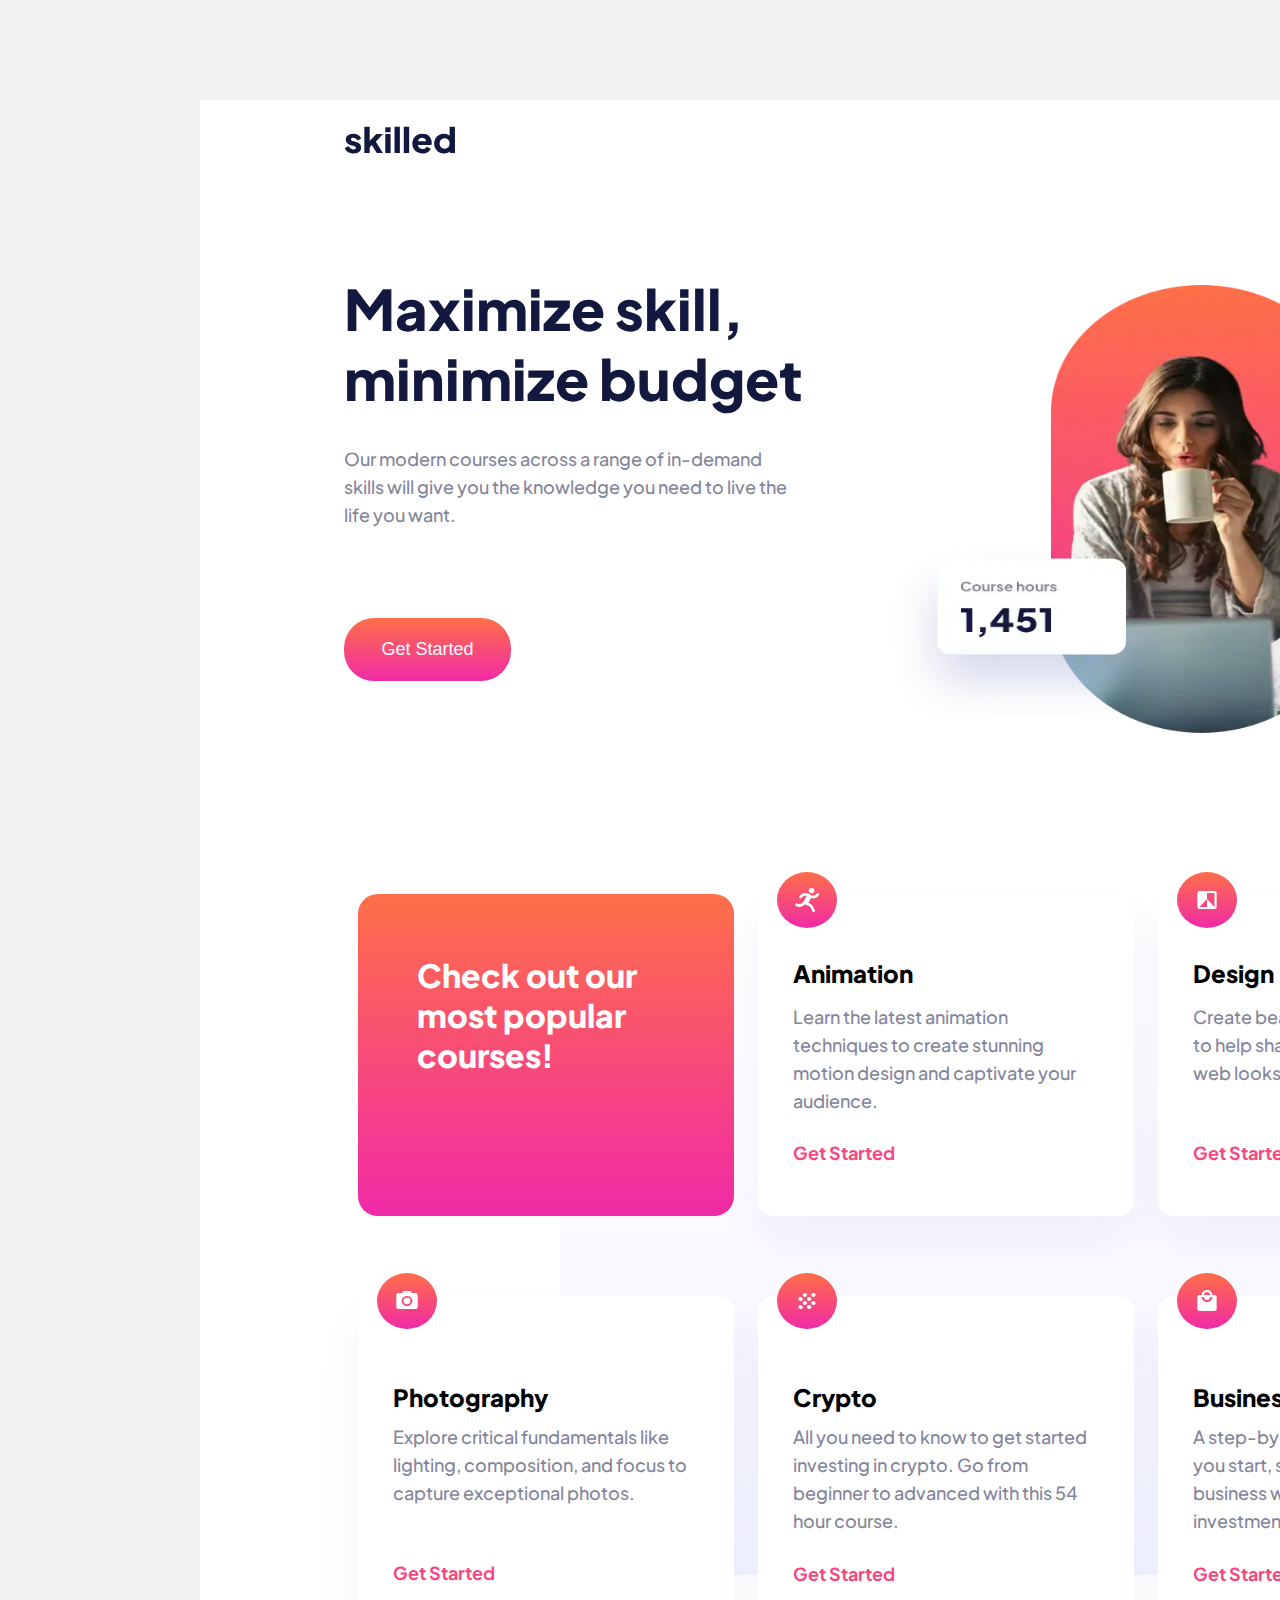
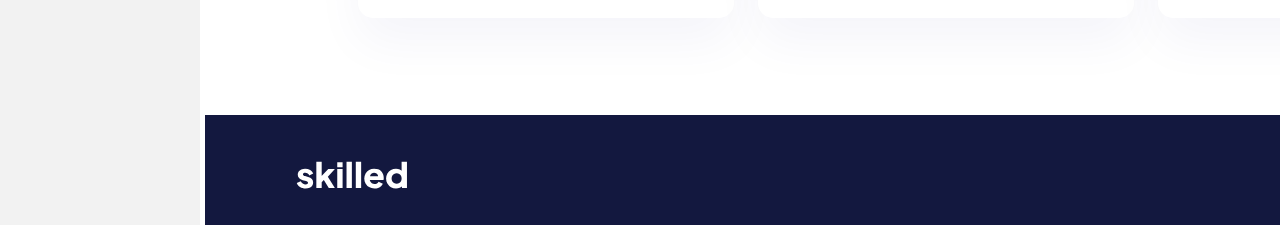
==== index.html @ 44dd5fdf "Phase1 Project Images" ====
<!DOCTYPE html>
<html lang="en">
<head>
    <meta charset="UTF-8">
    <meta http-equiv="X-UA-Compatible" content="IE=edge">
    <meta name="viewport" content="width=device-width, initial-scale=1.0">
    <title>Document</title>
    <link rel="preconnect" href="https://fonts.googleapis.com">
    <link rel="preconnect" href="https://fonts.gstatic.com" crossorigin>
<link href="https://fonts.googleapis.com/css2?family=Plus+Jakarta+Sans:wght@500;700;800&display=swap" rel="stylesheet">
    <link rel="icon" type="img/png" size="32x32" href="favicon-32x32.png">
    <link rel="stylesheet" href="styles.css">
</head>
<body>

    
   <div id="main-container">
    <div id="desktop"></div>
        <img id="desktop-up-logo-test-img" src="logo-dark.svg">
        <button id="desktop-up-test-button">
            Get Started
        </button>
        <div id="image-hero-container">
            <img id="image-hero" src="image-hero-desktop.webp">
        </div>
        
        <h1>
            Maximize skill, <br>
            minimize budget
        </h1>

        <div id="text-container">
            <p id="phrase">
                Our modern courses across a range of in-demand skills will give you the knowledge you need to live the life you want.
            </p>
        </div>

        <button id="mid-test-button">
            Get Started
        </button>
        

        <div id="content">
            <div id="box1">
                <div id="box1-div"><p>Check out our most popular courses!</p></div>
            </div>


            <div id="box2">
                <img id="box2-image" src="icon-animation.svg" alt="animation">
                <h3>Animation</h3>
                <div id="box2-div2">
                    <p>
                        Learn the latest animation techniques to create stunning motion design and captivate your audience.
                    </p>
                    <p id="mini-text-1">Get Started</p>
                </div>
            </div>


            <div id="box3">
                <img id="box3-image" src="icon-design.svg" alt="design">
                <h3 id="box3-test">Design</h3>
                <div id="box3-div3">
                    <p>
                        Create beautiful, usable interfaces to help shape the future of how the web looks.
                    </p>
                    <p id="mini-text-2">Get Started</p>
                </div>
            </div>


            <div id="box4">
                <img id="box4-image" src="icon-photography.svg" alt="photography">
                <h3 id="box4-test">Photography</h3>
                <div id="box4-div4">
                    <p>
                        Explore critical fundamentals like lighting, composition, and focus to capture exceptional photos. 
                    </p>
                    <p id="mini-text-3">Get Started</p>
                </div>


            </div>


            <div id="box5">
                <img id="box5-image" src="icon-crypto.svg" alt="crypto">
                <h3 id="box5-test">Crypto</h3>
                <div id="box5-div5">
                    <p>
                        All you need to know to get started investing in crypto. Go from beginner to advanced with this 54 hour course.
                    </p> 
                    <p id="mini-text-4">Get Started</p>
                </div>
            </div>


            <div id="box6">
                <img id="box6-image" src="icon-business.svg" alt="business">
                <h3 id="box6-test">Business</h3>
                <div id="box6-div6">
                    <p>
                        A step-by-step playbook to help you start, scale, and sustain your business without outside investment.
                    </p>
                    <p id="mini-text-5">Get Started</p>
            </div>
        </div>


       
        <div id="desktop-base">
            <div id="desktop-base-test">
                <img id="desktop-base-test-img" src="logo-light.svg">
                <button id="desktop-base-test-button">
                    Get Started
                </button>
                
            </div>
        </div>
   </div> 
</body>
</html>
---- styles.css ----
* {
    margin: 0;
    padding:0;
    box-sizing: border-box;
}

body {
    padding-top: 100px;
    padding-left: 200px;
    background-color: #f2f2f2;
    font-family: 'Plus Jakarta Sans', sans-serif;
    max-width: 100%;
}


#main-container {
    margin: auto;
    position: relative;
    width: 1440px;
    height: 1725px;
    background-color: #FFFFFF;
    overflow: hidden;
}

#desktop {
    position:absolute;
    width: 1440px;
    height: 888px;
    background: linear-gradient(180deg, #FFFFFF 21.62%, #F0F1FF 121.62%);
    top: 34%;
    left: 25%;
}

#desktop-up-logo-test-img {
    width: 111.17px;
    height: 27.68px;
    position: absolute;
    top: 1.5%;
    left: 10%;
}

#desktop-up-test-button {
    Width: 167px;
    Height: 56px;
    position:absolute;
    margin-top: 24px;
    margin-left: 1108px;
    font-size: 18px;
    color:#ffffff;
    background-color: black;
    border-style: none;
    border-radius: 40px;
    }


    #image-hero-container {
        width: 991.63px;
        height: 936.92px;
        position:absolute;
        right: 0;
        top: 0%;
        overflow: hidden;
    }

    #image-hero {
        width: 100%;
        height: 750px;
        display: block;
        position: absolute;
        top: -7%;
        left: 24%;
    }

    h1 {
        color: #13183F;
        font-size: 56px;
        font-weight: 800;
        line-height: 70.56px;
        position: absolute;
        top: 10%;
        left: 10%;
    }

    #text-container {
        width: 445px;
        height: 84px;
        position: absolute;
        top: 20%;
        left: 10%;
    }

    #phrase {
        color: #83869A;
        font-size: 18px;
        font-weight:500;
        line-height: 28px;
        text-align: left;
    }

    #mid-test-button {
        position: absolute;
        background: linear-gradient(180deg, #FF6F48 0%, #F02AA6 100%);
        width: 167px;
        height: 63px;
        border: none;
        color: #FFFFFF;
        font-size: 18px;
        line-height: 28px;
        border-radius: 30px;
        left: 10%;
        top: 30%
    }

    #content {
        display: grid;
        grid-template-columns: 380px 380px 380px;
        grid-gap: 20px;
        grid-row-gap: 80px;
        position: absolute;
        bottom: 12%;
        left: 11%;
    }

    #box1 {
        background: linear-gradient(180deg, #FF6F48 0%, #F02AA6 100%);
        width: 375.23px;
        height: 322px;
        bottom: 0;
        font-size: 32px;
        font-weight: 800;
        line-height: 40px;
        text-align: left;
        color: #FFFFFF;
        border-radius: 20px;
    }

    #box1-div {
        width: 286px;
        height: 120px;
        left: 5%;
        bottom: 75%;
        position: absolute;
    }

    #box2 {
        background-color: #FFFFFF;
        width: 375.23px;
        height: 322px;
        box-shadow: 0px 25px 50px rgba(6, 22, 141, 0.0442381);
        border-radius: 15px;
    }


    #box2-image {
        width: 60.04px;
        height: 56px;
        display: block;
        position: absolute;
        top: -3%;
        margin-left: 19px;
    }

    h3 {
        font-size: 24px;
        font-weight: 800;
        line-height: 30.24px;
        margin-top: 64px;
        margin-left: 35px;
    }

    #box2-div2 {
        position: absolute;
        top: 15%;
        margin-left: 35px;
        width: 306.61px;
        height: 112px;
        font-size: 18px;
        font-weight: 500;
        line-height: 28px;
        color: rgba(131, 134, 154, 1);

    }

    #mini-text-1 {
        color: #F74780;
        font-size: 18px;
        font-weight: 700;
        line-height: 28px;
        margin-top: 24px;
    }

    

    #box3 {
        background-color: #FFFFFF;
        width: 375.23px;
        height: 322px;
        box-shadow: 0px 25px 50px rgba(6, 22, 141, 0.0442381);
        border-radius: 15px;
    }

    #box3-image {
        width: 60.04px;
        height: 56px;
        display: block;
        position: absolute;
        top: -3%;
        margin-left: 19px;
    }

    #box3-test {
        font-size: 24px;
        font-weight: 800;
        line-height: 30.24px;
        margin-top: 64px;
        margin-left: 35px;
    }

    #box3-div3 {
        position: absolute;
        top: 15%;
        margin-left: 35px;
        width: 306.61px;
        height: 112px;
        font-size: 18px;
        font-weight: 500;
        line-height: 28px;
        color: rgba(131, 134, 154, 1);

    }

    #mini-text-2 {
        color: #F74780;
        font-size: 18px;
        font-weight: 700;
        line-height: 28px;
        margin-top: 52px;
    }




    #box4 {
        background-color: #FFFFFF;
        width: 375.23px;
        height: 322px;
        box-shadow: 0px 25px 50px rgba(6, 22, 141, 0.0442381);
        border-radius: 15px;
    }

    
    #box4-image {
        width: 60.04px;
        height: 56px;
        display: block;
        position: relative;
        top: -7%;
        margin-left: 19px;
    }

    #box4-test {
        font-size: 24px;
        font-weight: 800;
        line-height: 30.24px;
        margin-top: 30px;
        margin-left: 35px;
    }

    #box4-div4 {
        position: absolute;
        top: 73%;
        margin-left: 35px;
        width: 306.61px;
        height: 112px;
        font-size: 18px;
        font-weight: 500;
        line-height: 28px;
        color: rgba(131, 134, 154, 1);

    }

    #mini-text-3 {
        color: #F74780;
        font-size: 18px;
        font-weight: 700;
        line-height: 28px;
        margin-top: 52px;
    }



    #box5 {
        background-color: #FFFFFF;
        width: 375.23px;
        height: 322px;
        box-shadow: 0px 25px 50px rgba(6, 22, 141, 0.0442381);
        border-radius: 15px;
    }

    #box5-image {
        width: 60.04px;
        height: 56px;
        display: block;
        position: relative;
        top: -7%;
        margin-left: 19px;
    }

    #box5-test {
        font-size: 24px;
        font-weight: 800;
        line-height: 30.24px;
        margin-top: 30px;
        margin-left: 35px;
    }

    #box5-div5 {
        position: absolute;
        top: 73%;
        margin-left: 35px;
        width: 306.61px;
        height: 112px;
        font-size: 18px;
        font-weight: 500;
        line-height: 28px;
        color: rgba(131, 134, 154, 1);

    }

    #mini-text-4 {
        color: #F74780;
        position: absolute;
        font-size: 18px;
        font-weight: 700;
        line-height: 28px;
        margin-top: 25px;
    }



    #box6 {
        background-color: #FFFFFF;
        width: 375.23px;
        height: 322px;
        box-shadow: 0px 25px 50px rgba(6, 22, 141, 0.0442381);
        border-radius: 15px;
    }

    #box6-image {
        width: 60.04px;
        height: 56px;
        display: block;
        position: relative;
        top: -7%;
        margin-left: 19px;
    }

    #box6-test {
        font-size: 24px;
        font-weight: 800;
        line-height: 30.24px;
        margin-top: 30px;
        margin-left: 35px;
    }

    #box6-div6 {
        position: absolute;
        top: 73%;
        margin-left: 35px;
        width: 306.61px;
        height: 112px;
        font-size: 18px;
        font-weight: 500;
        line-height: 28px;
        color: rgba(131, 134, 154, 1);

    }

    #mini-text-5 {
        color: #F74780;
        position: absolute;
        font-size: 18px;
        font-weight: 700;
        line-height: 28px;
        margin-top: 25px;
    }

    #desktop-base {
        width: 1440px;
        height: 120px;
        background-color: #13183f;
        position:absolute;
        left: -13%;
        bottom:-30%;
        }
    
        #desktop-base-test {
        width: 1252px;
        margin: auto;
        height: 56px;
        position: absolute;
        margin-top: 40px;
        left: 15%;
        display: flex;
        align-items: space-between;
    }
    
        #desktop-base-test-img {
         width: 111.17px;
         height: 27.68px;
         position: absolute;
         bottom: 40%;
         left: -10%;
        }
    
        #desktop-base-test-button {
        width: 167px;
        height: 56px;
        font-size: 18px;
        line-height: 28px;
        color: #ffffff;
        background: linear-gradient(180deg, #4851FF -54.32%, #F02AA6 100%);
        border-style: none;
        border-radius: 40px;
        position: absolute;
        right: 5%;
        bottom: 20%;
        }   


        /*****************************************************************************************/
        /*desktop-base*/
        @media (max-width: 1440px) and (min-width: 1250px) and (hover:hover) {
            #desktop-base-test-button {
                background-color: green;
                cursor: pointer;
            }

            #desktop-base-test-img {
                cursor: pointer;
            }
        }

    
    


/*****************************************************************************************/
/*@tablet-mode*/

@media screen and (max-width: 770px) {
    #main-container {
    margin: auto;
    position: relative;
    width: 768px;
    height: 1640px;
    background-color: #FFFFFF;
    overflow: hidden;
}
    
#desktop {
    position:absolute;
    width: 768px;
    height: 999px;
    background: linear-gradient(180deg, #FFFFFF 21.62%, #F0F1FF 121.62%);
    top: 34%;
    left: 0;
}

#image-hero-container {
    width: 640.71px;
    height: 640px;
    position:absolute;
    right: -15%;
    top: -1%;
    overflow: hidden;
}



#image-hero {
    content: url('image-hero-tablet.png');
    width: 100%;
    height: 650px;
}

#desktop-up-logo-test-img {
    width: 89px;
    height: 35px;
    position: absolute;
    top: 2.5%;
    left: 8%;
}

#desktop-up-test-button {
    Width: 140px;
    Height: 48px;
    position:absolute;
    top: 6px;
    margin-left: 570px;
    font-size: 18px;
    color:#ffffff;
    background-color: black;
    border-style: none;
    border-radius: 40px;
    }

    h1 {
        color: #13183F;
        font-size: 40px;
        font-weight: 800;
        line-height: 50.4px;
        position: absolute;
        top: 10%;
        left: 8%;
    }

    #text-container {
        width: 398px;
        height: 78px;
        position: absolute;
        top: 18%;
        left: 8%;
    }

    #phrase {
        color: #83869A;
        font-size: 16px;
        font-weight:500;
        line-height: 26px;
        text-align: left;
    }

    #mid-test-button {
        position: absolute;
        background: linear-gradient(180deg, #FF6F48 0%, #F02AA6 100%);
        width: 167px;
        height: 56px;
        border: none;
        color: #FFFFFF;
        font-size: 18px;
        line-height: 28px;
        border-radius: 30px;
        left: 8%;
        top: 25%
    }

    #content {
        display: grid;
        grid-template-columns: 380px 380px;
        grid-gap: 20px;
        grid-row-gap: 40px;
        position: absolute;
        top: 40%;
        left: 5%;
    }

    #box1 {
        background: linear-gradient(180deg, #FF6F48 0%, #F02AA6 100%);
        width: 339px;
        height: 259px;
        bottom: 0;
        font-size: 24px;
        font-weight: 800;
        line-height: 32px;
        text-align: left;
        align-items: center;
        color: #FFFFFF;
        border-radius: 20px;
    }

    #box1-div {
        width: 286px;
        height: 64px;
        left: 5%;
        bottom: 90%;
        position: absolute;
    }

    #box2 {
        background-color: #FFFFFF;
        width: 340px;
        height: 259px;
        box-shadow: 0px 25px 50px rgba(6, 22, 141, 0.0442381);
        border-radius: 15px;
    }


    #box2-image {
        width: 56px;
        height: 56px;
        display: block;
        position: absolute;
        top: -3%;
        margin-left: 19px;
    }

    h3 {
        color: #13183F;
        font-size: 20px;
        font-weight: 800;
        line-height: 25.2px;
        margin-left: 32px;
    }

    #box2-div2 {
        position: absolute;
        top: 12%;
        margin-left: 32px;
        width: 286px;
        height: 78px;
        font-size: 16px;
        font-weight: 500;
        line-height: 26px;
        color: rgba(131, 134, 154, 1);

    }

    #mini-text-1 {
        color: #F74780;
        font-size: 18px;
        font-weight: 700;
        line-height: 28px;
        margin-top: 24px;
    }

    
    #box3 {
        background-color: #FFFFFF;
        width: 340px;
        height: 259px;
        box-shadow: 0px 25px 50px rgba(6, 22, 141, 0.0442381);
        border-radius: 15px;
    }

    #box3-image {
        width: 56px;
        height: 56px;
        position: relative;
        bottom: 42%;
        margin-left: 19px;
    }

    #box3-test {
        color: #13183F;
        font-size: 20px;
        font-weight: 800;
        line-height: 25.2px;
        margin-left: 32px;
        position: absolute;
        top: 40%;
    }

    #box3-div3 {
        position: absolute;
        top: 53%;
        margin-left: 32px;
        width: 286px;
        height: 78px;
        font-size: 16px;
        font-weight: 500;
        line-height: 26px;
        color: rgba(131, 134, 154, 1);

    }

    #mini-text-2 {
        color: #F74780;
        font-size: 18px;
        font-weight: 700;
        line-height: 28px;
        margin-top: 24px;
    }

    #box4 {
        background-color: #FFFFFF;
        width: 340px;
        height: 259px;
        box-shadow: 0px 25px 50px rgba(6, 22, 141, 0.0442381);
        border-radius: 15px;
    }

    
    #box4-image {
        width: 56px;
        height: 56px;
        position: relative;
        bottom: 42%;
        margin-left: 19px;
    }

    #box4-test {
        color: #13183F;
        font-size: 20px;
        font-weight: 800;
        line-height: 25.2px;
        margin-left: 32px;
        position: absolute;
        top: 44%;
    }

    #box4-div4 {
        position: absolute;
        top: 53%;
        margin-left: 32px;
        width: 286px;
        height: 78px;
        font-size: 16px;
        font-weight: 500;
        line-height: 26px;
        color: rgba(131, 134, 154, 1);

    }

    #mini-text-3 {
        color: #F74780;
        font-size: 18px;
        font-weight: 700;
        line-height: 28px;
        margin-top: 24px;
    }

    #box5 {
        background-color: #FFFFFF;
        width: 340px;
        height: 259px;
        box-shadow: 0px 25px 50px rgba(6, 22, 141, 0.0442381);
        border-radius: 15px;
    }

    #box5-image {
        width: 56px;
        height: 56px;
        position: relative;
        bottom: 42%;
        margin-left: 19px;
    }

    #box5-test {
        color: #13183F;
        font-size: 20px;
        font-weight: 800;
        line-height: 25.2px;
        margin-left: 32px;
        position: absolute;
        top: 82%;
    }

    #box5-div5 {
        position: absolute;
        top: 90%;
        margin-left: 32px;
        width: 286px;
        height: 78px;
        font-size: 16px;
        font-weight: 500;
        line-height: 26px;
        color: rgba(131, 134, 154, 1);

    }

    #mini-text-4 {
        color: #F74780;
        font-size: 18px;
        font-weight: 700;
        line-height: 28px;
        margin-top: 24px;
    }



    #box6 {
        background-color: #FFFFFF;
        width: 340px;
        height: 259px;
        box-shadow: 0px 25px 50px rgba(6, 22, 141, 0.0442381);
        border-radius: 15px;
    }

    #box6-image {
        width: 56px;
        height: 56px;
        position: relative;
        bottom: 42%;
        margin-left: 19px;
    }

    #box6-test {
        color: #13183F;
        font-size: 20px;
        font-weight: 800;
        line-height: 25.2px;
        margin-left: 32px;
        position: absolute;
        top: 82%;
    }

    #box6-div6 {
        position: absolute;
        top: 90%;
        margin-left: 32px;
        width: 286px;
        height: 78px;
        font-size: 16px;
        font-weight: 500;
        line-height: 26px;
        color: rgba(131, 134, 154, 1);

    }

    #mini-text-5 {
        color: #F74780;
        font-size: 18px;
        font-weight: 700;
        line-height: 28px;
        margin-top: 24px;
    }

    #desktop-base {
        width: 768px;
        height: 120px;
        background-color: #13183f;
        position:absolute;
        left: -5%;
        bottom:-30%;
        }
    
        #desktop-base-test {
        width: 689px;
        margin: auto;
        height: 48px;
        position: absolute;
        margin-top: 30px;
        margin-left: 150px;
        display: flex;
        align-items: space-between;
    }
    
        #desktop-base-test-img {
         width: 80px;
         height: 20px;
         position: absolute;
         bottom: 40%;
         left: -10%;
        }
    
        #desktop-base-test-button {
        width: 140px;
        height: 48px;
        font-size: 18px;
        line-height: 28px;
        color: #ffffff;
        background: linear-gradient(180deg, #4851FF -54.32%, #F02AA6 100%);
        border-style: none;
        border-radius: 40px;
        position: absolute;
        left: 65%;
        bottom: 20%;
        }   


        /*@mobile-mode*/

        @media screen and (max-width: 375px) {
            #main-container {
            margin: auto;
            position: relative;
            width: 375px;
            height: 2600px;
            background-color: #FFFFFF;
            overflow: hidden;
            }

            #desktop {
                position:absolute;
                width: 375px;
                height: 1695px;
                background: linear-gradient(180deg, #FFFFFF 21.62%, #F0F1FF 121.62%);
                top: 34%;
                left: 0;
            }

            #image-hero-container {
                width: 327px;
                height: 301px;
                position:absolute;
                right: 20%;
                top: 15%;
                overflow: hidden;
            }

            
            #image-hero {
            content: url('image-hero-mobile.png');
            width: 100%;
            height: 300px;
        }

        #desktop-up-logo-test-img {
            width: 89px;
            height: 35px;
            position: absolute;
            top: 1.5%;
            left: 8%;
        }

        #desktop-up-test-button {
            Width: 140px;
            Height: 48px;
            position:absolute;
            right: 2%;
            top: 10px;
            margin-left: 570px;
            font-size: 18px;
            color:#ffffff;
            background-color: black;
            border-style: none;
            border-radius: 40px;
            }

            h1 {

                top: 4%;
                left: 8%;
            }

            #text-container {
                width: 343px;
                height: 78px;
                position: absolute;
                top: 8%;
                left: 10%;
            }

            #phrase {
                color: #83869A;
                font-size: 16px;
                font-weight:500;
                line-height: 26px;
                text-align: left;
            }

            #mid-test-button {
                position: absolute;
                background: linear-gradient(180deg, #FF6F48 0%, #F02AA6 100%);
                width: 167px;
                height: 56px;
                border: none;
                color: #FFFFFF;
                font-size: 18px;
                line-height: 28px;
                border-radius: 30px;
                left: 8%;
                top: 12%
            }

            #content {
                display: grid;
                grid-template-rows: 345px 345px 345px 345px 345px 345px;
              
                position: absolute;
                top: 35%;
                left: 5%;
            }

            #box1 {
                background: linear-gradient(180deg, #FF6F48 0%, #F02AA6 100%);
                width: 343px;
                height: 120px;
                top: -15%;
                font-size: 24px;
                font-weight: 800;
                line-height: 32px;
                text-align: left;
                align-items: center;
                justify-content: center;
                color: #FFFFFF;
                border-radius: 20px;
                position: absolute;
            }

            #box1-div {
                width: 286px;
                height: 64px;
                left: 5%;
                bottom: 35%;
                position: absolute;
            }

            #box2 {
                background-color: #FFFFFF;
                width: 343px;
                height: 259px;
                box-shadow: 0px 25px 50px rgba(6, 22, 141, 0.0442381);
                border-radius: 15px;
            }

            h3 {
                color: #13183F;
                font-size: 20px;
                font-weight: 800;
                line-height: 25.2px;
                margin-left: 32px;
                position: absolute;
                top: -2%;
            }
        
            #box2-div2 {
                position: absolute;
                top: 7%;
                margin-left: 32px;
                width: 286px;
                height: 78px;
                font-size: 16px;
                font-weight: 500;
                line-height: 26px;
                color: rgba(131, 134, 154, 1);
        
            }
        
            #mini-text-1 {
                color: #F74780;
                font-size: 18px;
                font-weight: 700;
                line-height: 28px;
                margin-top: 24px;
            }



            #box3 {
                background-color: #FFFFFF;
                width: 343px;
                height: 259px;
                box-shadow: 0px 25px 50px rgba(6, 22, 141, 0.0442381);
                border-radius: 15px;
                position: absolute;
                top: 22%;
            }
        
            #box3-image {
                width: 56px;
                height: 56px;
                display: block;
                position: absolute;
                top: -8%;
                margin-left: 19px;
            }
        
            #box3-test {
                font-size: 20px;
                font-weight: 800;
                line-height: 25.2px;
                top: -5%;
                margin-left: 35px;
                position: absolute;

            }
        
            #box3-div3 {
                position: absolute;
                top: 40%;
                margin-left: 35px;
                width: 286px;
                height: 78px;
                font-size: 16px;
                font-weight: 500;
                line-height: 26px;
                color: rgba(131, 134, 154, 1);
        
            }
        
            #mini-text-2 {
                color: #F74780;
                font-size: 18px;
                font-weight: 700;
                line-height: 28px;
                margin-top:30px;
            }
            
            
            #box4 {
                background-color: #FFFFFF;
                width: 353px;
                height: 259px;
                box-shadow: 0px 25px 50px rgba(6, 22, 141, 0.0442381);
                border-radius: 15px;
                position: absolute;
                top: 47%;
            }
        
            
            #box4-image {
                width: 56px;
                height: 56px;
                display: block;
                position: relative;
                top: -7%;
                margin-left: 19px;
            }
        
            #box4-test {
                font-size: 20px;
                font-weight: 800;
                line-height: 25.2px;
                position: absolute;
                margin-left: 35px;
                top: 8%;
            }
        
            #box4-div4 {
                position: absolute;
                top: 40%;
                margin-left: 35px;
                width: 286px;
                height: 78px;
                font-size: 16px;
                font-weight: 500;
                line-height: 26px;
                color: rgba(131, 134, 154, 1);
        
            }
        
            #mini-text-3 {
                color: #F74780;
                font-size: 18px;
                font-weight: 700;
                line-height: 28px;
                margin-top: 30px;
            }

            #box5 {
                background-color: #FFFFFF;
                width: 343px;
                height: 259px;
                box-shadow: 0px 25px 50px rgba(6, 22, 141, 0.0442381);
                border-radius: 15px;
                position: absolute;
                top: 72%;
            }
        
            #box5-image {
                width: 56px;
                height: 56px;
                display: block;
                position: relative;
                top: -7%;
                margin-left: 19px;
            }
        
            #box5-test {
                font-size: 20px;
                font-weight: 800;
                line-height: 25.2px;
                top: 10%;
                margin-left: 35px;
                position: absolute;
            }
        
            #box5-div5 {
                position: absolute;
                top: 40%;
                margin-left: 35px;
                width: 286px;
                height: 78px;
                font-size: 16px;
                font-weight: 500;
                line-height: 26px;
                color: rgba(131, 134, 154, 1);
        
            }
        
            #mini-text-4 {
                color: #F74780;
                position: absolute;
                font-size: 18px;
                font-weight: 700;
                line-height: 28px;
                margin-top: 25px;
            }


            #box6 {
                background-color: #FFFFFF;
                width: 340px;
                height: 259px;
                box-shadow: 0px 25px 50px rgba(6, 22, 141, 0.0442381);
                border-radius: 15px;
                position: absolute;
                top: 97%;
            }
        
            #box6-image {
                width: 56px;
                height: 56px;
                position: relative;
                bottom: 42%;
                margin-left: 19px;
            }
        
            #box6-test {
                font-size: 20px;
                font-weight: 800;
                line-height: 25.2px;
                top: 10%;
                margin-left: 35px;
                position: absolute;
            }
        
            #box6-div6 {
                position: absolute;
                top: 40%;
                margin-left: 35px;
                width: 286px;
                height: 78px;
                font-size: 16px;
                font-weight: 500;
                line-height: 26px;
                color: rgba(131, 134, 154, 1);
        
            }
        
            #mini-text-5 {
                color: #F74780;
                font-size: 18px;
                font-weight: 700;
                line-height: 28px;
                margin-top: 24px;
            }



            #desktop-base {
                width: 375px;
                height: 80px;
                background-color: #13183f;
                position:absolute;
                bottom:-22%;
                }
            
                
            
                #desktop-base-test-img {
                 width: 89px;
                 height: 35px;
                 position: absolute;
                 bottom: 40%;
                 left: -18%;
                }
            
                #desktop-base-test-button {
                width: 140px;
                height: 48px;
                font-size: 18px;
                line-height: 28px;
                color: #ffffff;
                background: linear-gradient(180deg, #4851FF -54.32%, #F02AA6 100%);
                border-style: none;
                border-radius: 40px;
                position: absolute;
                left: 10%;
                bottom: 20%;
                }
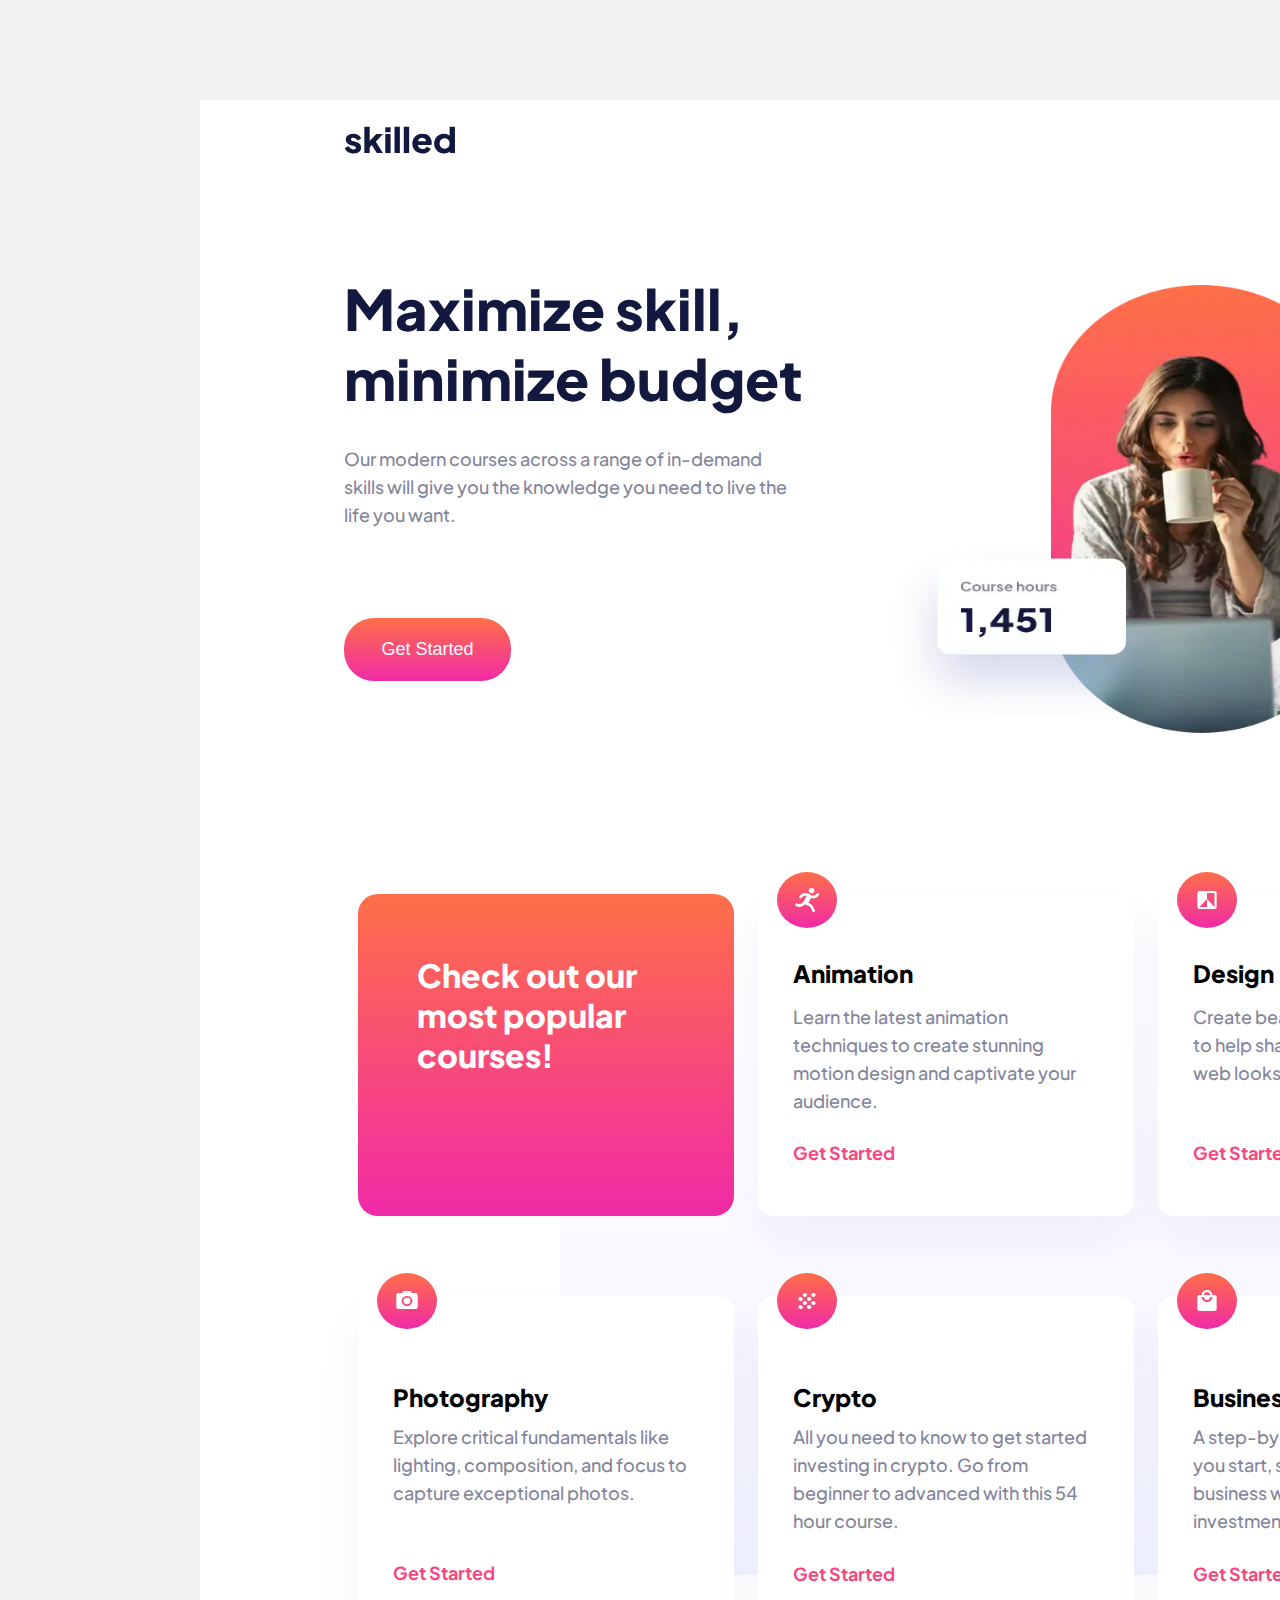
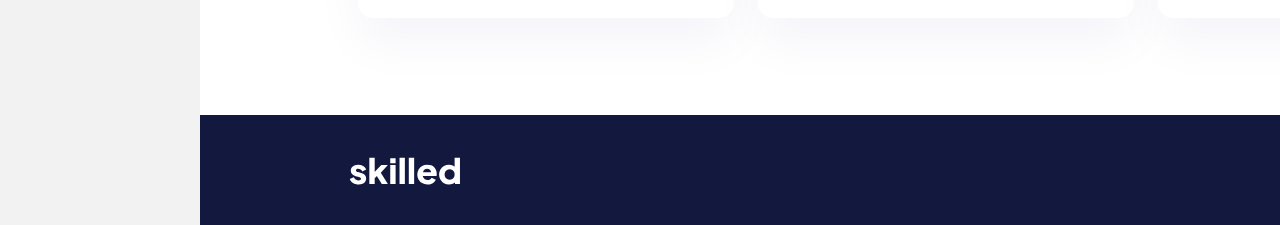
==== commit 9819b54a: "phase1 desktop-active-mode-hover was not succesful. Buttons remain the same." ====
--- a/index.html
+++ b/index.html
@@ -10,6 +10,10 @@
 <link href="https://fonts.googleapis.com/css2?family=Plus+Jakarta+Sans:wght@500;700;800&display=swap" rel="stylesheet">
     <link rel="icon" type="img/png" size="32x32" href="favicon-32x32.png">
     <link rel="stylesheet" href="styles.css">
+
+    <style>
+        
+    </style>
 </head>
 <body>
 
--- a/styles.css
+++ b/styles.css
@@ -386,68 +386,57 @@
     }
 
     #desktop-base {
-        width: 1440px;
-        height: 120px;
-        background-color: #13183f;
-        position:absolute;
-        left: -13%;
-        bottom:-30%;
+    width: 1440px;
+    height: 120px;
+    background-color: #13183f;
+    position:absolute;
+    left: -13.5%;
+    bottom:-30%;
+    }
+
+    #desktop-base-test {
+    width: 1109.21px;
+    margin: auto;
+    height: 56px;
+    position: absolute;
+    margin-top: 30px;
+    margin-left: 150px;
+}
+
+    #desktop-base-test-img {
+    margin-top: 12px;
+     width: 111.17px;
+     height: 27.68px;
+    }
+
+    #desktop-base-test-button {
+    width: 167px;
+    height: 56px;
+    font-size: 18px;
+    line-height: 28px;
+    color: #ffffff;
+    background: linear-gradient(180deg, #4851FF -54.32%, #F02AA6 100%);
+    border-style: none;
+    border-radius: 40px;
+    position: absolute;
+    left: 85%;
+    }   
+
+
+     /*@desktop-active-mode*/
+    #desktop-up-test-button:hover {
+        color: #fff;
+        cursor: pointer;
+        background-color:#333;
+        
         }
+
+
+
     
-        #desktop-base-test {
-        width: 1252px;
-        margin: auto;
-        height: 56px;
-        position: absolute;
-        margin-top: 40px;
-        left: 15%;
-        display: flex;
-        align-items: space-between;
-    }
-    
-        #desktop-base-test-img {
-         width: 111.17px;
-         height: 27.68px;
-         position: absolute;
-         bottom: 40%;
-         left: -10%;
-        }
-    
-        #desktop-base-test-button {
-        width: 167px;
-        height: 56px;
-        font-size: 18px;
-        line-height: 28px;
-        color: #ffffff;
-        background: linear-gradient(180deg, #4851FF -54.32%, #F02AA6 100%);
-        border-style: none;
-        border-radius: 40px;
-        position: absolute;
-        right: 5%;
-        bottom: 20%;
-        }   
-
-
-        /*****************************************************************************************/
-        /*desktop-base*/
-        @media (max-width: 1440px) and (min-width: 1250px) and (hover:hover) {
-            #desktop-base-test-button {
-                background-color: green;
-                cursor: pointer;
-            }
-
-            #desktop-base-test-img {
-                cursor: pointer;
-            }
-        }
-
-    
-    
-
-
-/*****************************************************************************************/
-/*@tablet-mode*/
-
+
+
+ /*@tablet-mode*/
 @media screen and (max-width: 770px) {
     #main-container {
     margin: auto;
@@ -856,7 +845,10 @@
         position: absolute;
         left: 65%;
         bottom: 20%;
-        }   
+        } 
+        
+    }
+
 
 
         /*@mobile-mode*/
@@ -987,6 +979,7 @@
                 position: absolute;
             }
 
+
             #box2 {
                 background-color: #FFFFFF;
                 width: 343px;
@@ -994,7 +987,17 @@
                 box-shadow: 0px 25px 50px rgba(6, 22, 141, 0.0442381);
                 border-radius: 15px;
             }
-
+        
+        
+            #box2-image {
+                width: 56px;
+                height: 56px;
+                display: block;
+                position: absolute;
+                top: -3%;
+                margin-left: 19px;
+            }
+        
             h3 {
                 color: #13183F;
                 font-size: 20px;
@@ -1007,26 +1010,24 @@
         
             #box2-div2 {
                 position: absolute;
-                top: 7%;
+                top: 6%;
                 margin-left: 32px;
                 width: 286px;
                 height: 78px;
                 font-size: 16px;
                 font-weight: 500;
                 line-height: 26px;
-                color: rgba(131, 134, 154, 1);
+                color: #83869A;
         
             }
         
             #mini-text-1 {
                 color: #F74780;
-                font-size: 18px;
+                font-size: 16px;
                 font-weight: 700;
-                line-height: 28px;
+                line-height: 26px;
                 margin-top: 24px;
             }
-
-
 
             #box3 {
                 background-color: #FFFFFF;
@@ -1035,99 +1036,98 @@
                 box-shadow: 0px 25px 50px rgba(6, 22, 141, 0.0442381);
                 border-radius: 15px;
                 position: absolute;
-                top: 22%;
-            }
-        
+                top: 25%;
+            }
+
             #box3-image {
                 width: 56px;
                 height: 56px;
-                display: block;
-                position: absolute;
-                top: -8%;
+                position: relative;
+                bottom: 42%;
                 margin-left: 19px;
             }
-        
+
             #box3-test {
+                color: #13183F;
                 font-size: 20px;
                 font-weight: 800;
                 line-height: 25.2px;
-                top: -5%;
-                margin-left: 35px;
-                position: absolute;
-
-            }
-        
+                margin-left: 32px;
+                position: absolute;
+                top: -2%;
+            }
+
             #box3-div3 {
                 position: absolute;
                 top: 40%;
-                margin-left: 35px;
+                margin-left: 32px;
                 width: 286px;
                 height: 78px;
                 font-size: 16px;
                 font-weight: 500;
                 line-height: 26px;
-                color: rgba(131, 134, 154, 1);
-        
-            }
-        
+                color: #83869A;
+
+            }
+
             #mini-text-2 {
                 color: #F74780;
                 font-size: 18px;
                 font-weight: 700;
                 line-height: 28px;
-                margin-top:30px;
-            }
-            
-            
+                margin-top: 24px;
+            }
+
             #box4 {
                 background-color: #FFFFFF;
-                width: 353px;
+                width: 343px;
                 height: 259px;
                 box-shadow: 0px 25px 50px rgba(6, 22, 141, 0.0442381);
                 border-radius: 15px;
                 position: absolute;
-                top: 47%;
-            }
-        
-            
+                top: 48%;
+            }
+
             #box4-image {
                 width: 56px;
                 height: 56px;
-                display: block;
                 position: relative;
-                top: -7%;
+                bottom: 42%;
                 margin-left: 19px;
             }
-        
+
             #box4-test {
+                color: #13183F;
                 font-size: 20px;
                 font-weight: 800;
                 line-height: 25.2px;
-                position: absolute;
-                margin-left: 35px;
-                top: 8%;
-            }
-        
+                margin-left: 32px;
+                position: absolute;
+                top: 9%;
+            }
+
             #box4-div4 {
                 position: absolute;
                 top: 40%;
-                margin-left: 35px;
+                margin-left: 32px;
                 width: 286px;
                 height: 78px;
                 font-size: 16px;
                 font-weight: 500;
                 line-height: 26px;
-                color: rgba(131, 134, 154, 1);
-        
-            }
-        
-            #mini-text-3 {
+                color: #83869A;
+
+            }
+
+            #mini-text-2 {
                 color: #F74780;
                 font-size: 18px;
                 font-weight: 700;
                 line-height: 28px;
-                margin-top: 30px;
-            }
+                margin-top: 24px;
+            }
+
+
 
             #box5 {
                 background-color: #FFFFFF;
@@ -1136,60 +1136,60 @@
                 box-shadow: 0px 25px 50px rgba(6, 22, 141, 0.0442381);
                 border-radius: 15px;
                 position: absolute;
-                top: 72%;
-            }
-        
+                top: 70%;
+            }
+
             #box5-image {
                 width: 56px;
                 height: 56px;
-                display: block;
                 position: relative;
-                top: -7%;
+                bottom: 42%;
                 margin-left: 19px;
             }
-        
+
             #box5-test {
+                color: #13183F;
                 font-size: 20px;
                 font-weight: 800;
                 line-height: 25.2px;
-                top: 10%;
-                margin-left: 35px;
-                position: absolute;
-            }
-        
+                margin-left: 32px;
+                position: absolute;
+                top: 9%;
+            }
+
             #box5-div5 {
                 position: absolute;
                 top: 40%;
-                margin-left: 35px;
+                margin-left: 32px;
                 width: 286px;
                 height: 78px;
                 font-size: 16px;
                 font-weight: 500;
                 line-height: 26px;
-                color: rgba(131, 134, 154, 1);
-        
-            }
-        
-            #mini-text-4 {
+                color: #83869A;
+
+            }
+
+            #mini-text-2 {
                 color: #F74780;
-                position: absolute;
                 font-size: 18px;
                 font-weight: 700;
                 line-height: 28px;
-                margin-top: 25px;
-            }
+                margin-top: 24px;
+            }
+
 
 
             #box6 {
                 background-color: #FFFFFF;
-                width: 340px;
+                width: 343px;
                 height: 259px;
                 box-shadow: 0px 25px 50px rgba(6, 22, 141, 0.0442381);
                 border-radius: 15px;
                 position: absolute;
-                top: 97%;
-            }
-        
+                top: 93%;
+            }
+
             #box6-image {
                 width: 56px;
                 height: 56px;
@@ -1197,30 +1197,31 @@
                 bottom: 42%;
                 margin-left: 19px;
             }
-        
+
             #box6-test {
+                color: #13183F;
                 font-size: 20px;
                 font-weight: 800;
                 line-height: 25.2px;
-                top: 10%;
-                margin-left: 35px;
-                position: absolute;
-            }
-        
+                margin-left: 32px;
+                position: absolute;
+                top: 9%;
+            }
+
             #box6-div6 {
                 position: absolute;
                 top: 40%;
-                margin-left: 35px;
+                margin-left: 32px;
                 width: 286px;
                 height: 78px;
                 font-size: 16px;
                 font-weight: 500;
                 line-height: 26px;
-                color: rgba(131, 134, 154, 1);
-        
-            }
-        
-            #mini-text-5 {
+                color: #83869A;
+
+            }
+
+            #mini-text-2 {
                 color: #F74780;
                 font-size: 18px;
                 font-weight: 700;
@@ -1229,23 +1230,28 @@
             }
 
 
-
             #desktop-base {
                 width: 375px;
-                height: 80px;
+                height: 120px;
                 background-color: #13183f;
                 position:absolute;
-                bottom:-22%;
+                left: -3.5%;
+                bottom:-24%;
                 }
             
-                
+                #desktop-base-test {
+                width: 343px;
+                margin: auto;
+                height: 48px;
+                position: absolute;
+                margin-top: 35px;
+                margin-left: 100px;
+            }
             
                 #desktop-base-test-img {
+                margin-top: 12px;
                  width: 89px;
                  height: 35px;
-                 position: absolute;
-                 bottom: 40%;
-                 left: -18%;
                 }
             
                 #desktop-base-test-button {
@@ -1258,6 +1264,14 @@
                 border-style: none;
                 border-radius: 40px;
                 position: absolute;
-                left: 10%;
-                bottom: 20%;
-                }+                left: 35%;
+                }   
+
+            
+
+
+
+
+}
+
+
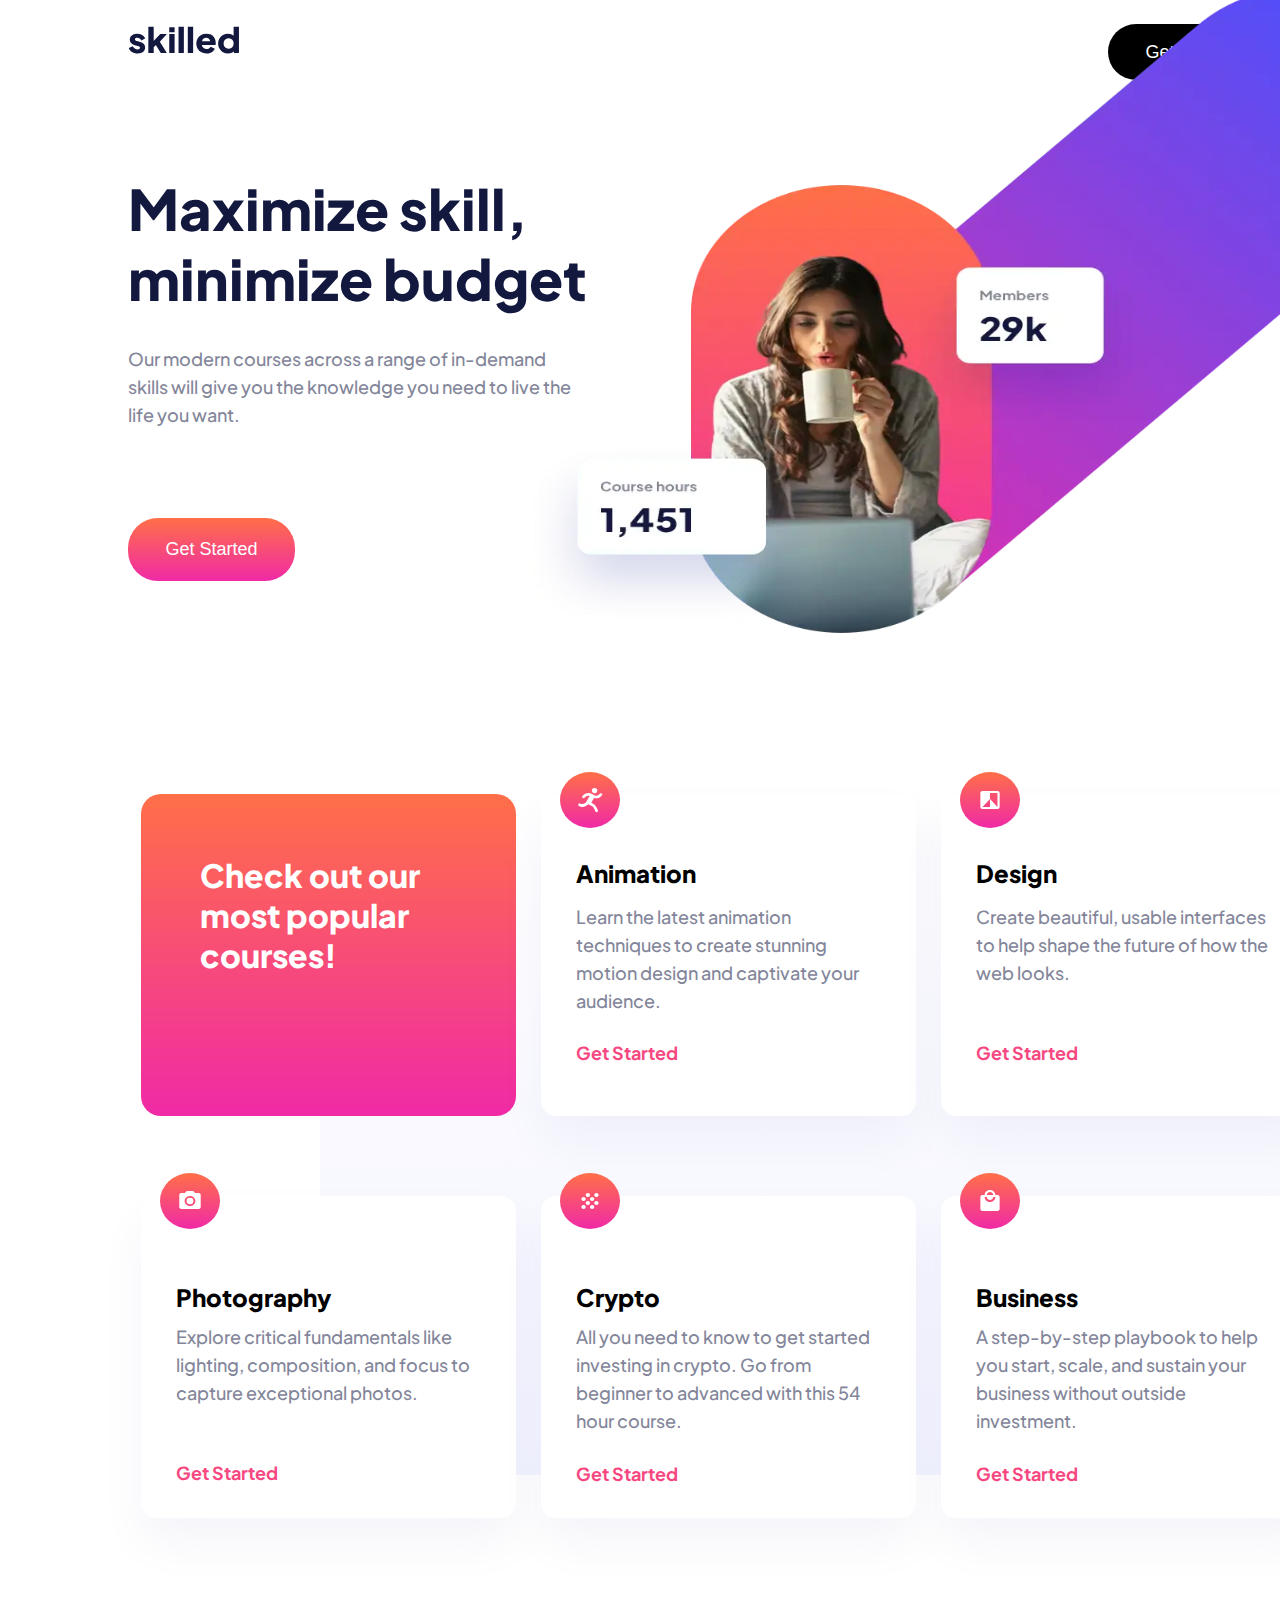
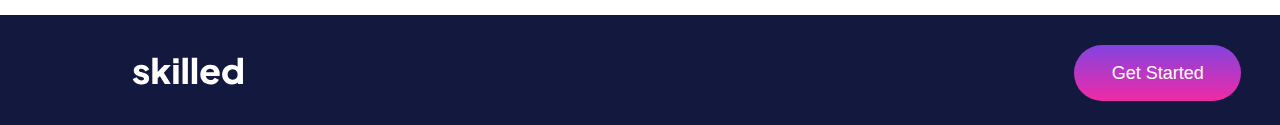
==== commit 1fce985c: "Remove Padding on Body and Fix Wodth" ====
--- a/index.html
+++ b/index.html
@@ -24,6 +24,8 @@
         <button id="desktop-up-test-button">
             Get Started
         </button>
+
+
         <div id="image-hero-container">
             <img id="image-hero" src="image-hero-desktop.webp">
         </div>
@@ -42,7 +44,8 @@
         <button id="mid-test-button">
             Get Started
         </button>
-        
+
+
 
         <div id="content">
             <div id="box1">
@@ -122,6 +125,12 @@
                 
             </div>
         </div>
+
    </div> 
+
+
+   
+  
+
 </body>
 </html>--- a/styles.css
+++ b/styles.css
@@ -5,8 +5,8 @@
 }
 
 body {
-    padding-top: 100px;
-    padding-left: 200px;
+    /* padding-top: 100px;
+    padding-left: 200px; */
     background-color: #f2f2f2;
     font-family: 'Plus Jakarta Sans', sans-serif;
     max-width: 100%;
@@ -16,7 +16,7 @@
 #main-container {
     margin: auto;
     position: relative;
-    width: 1440px;
+    width: 100%;
     height: 1725px;
     background-color: #FFFFFF;
     overflow: hidden;
@@ -424,7 +424,7 @@
 
 
      /*@desktop-active-mode*/
-    #desktop-up-test-button:hover {
+      #desktop-up-test-button:hover {
         color: #fff;
         cursor: pointer;
         background-color:#333;
